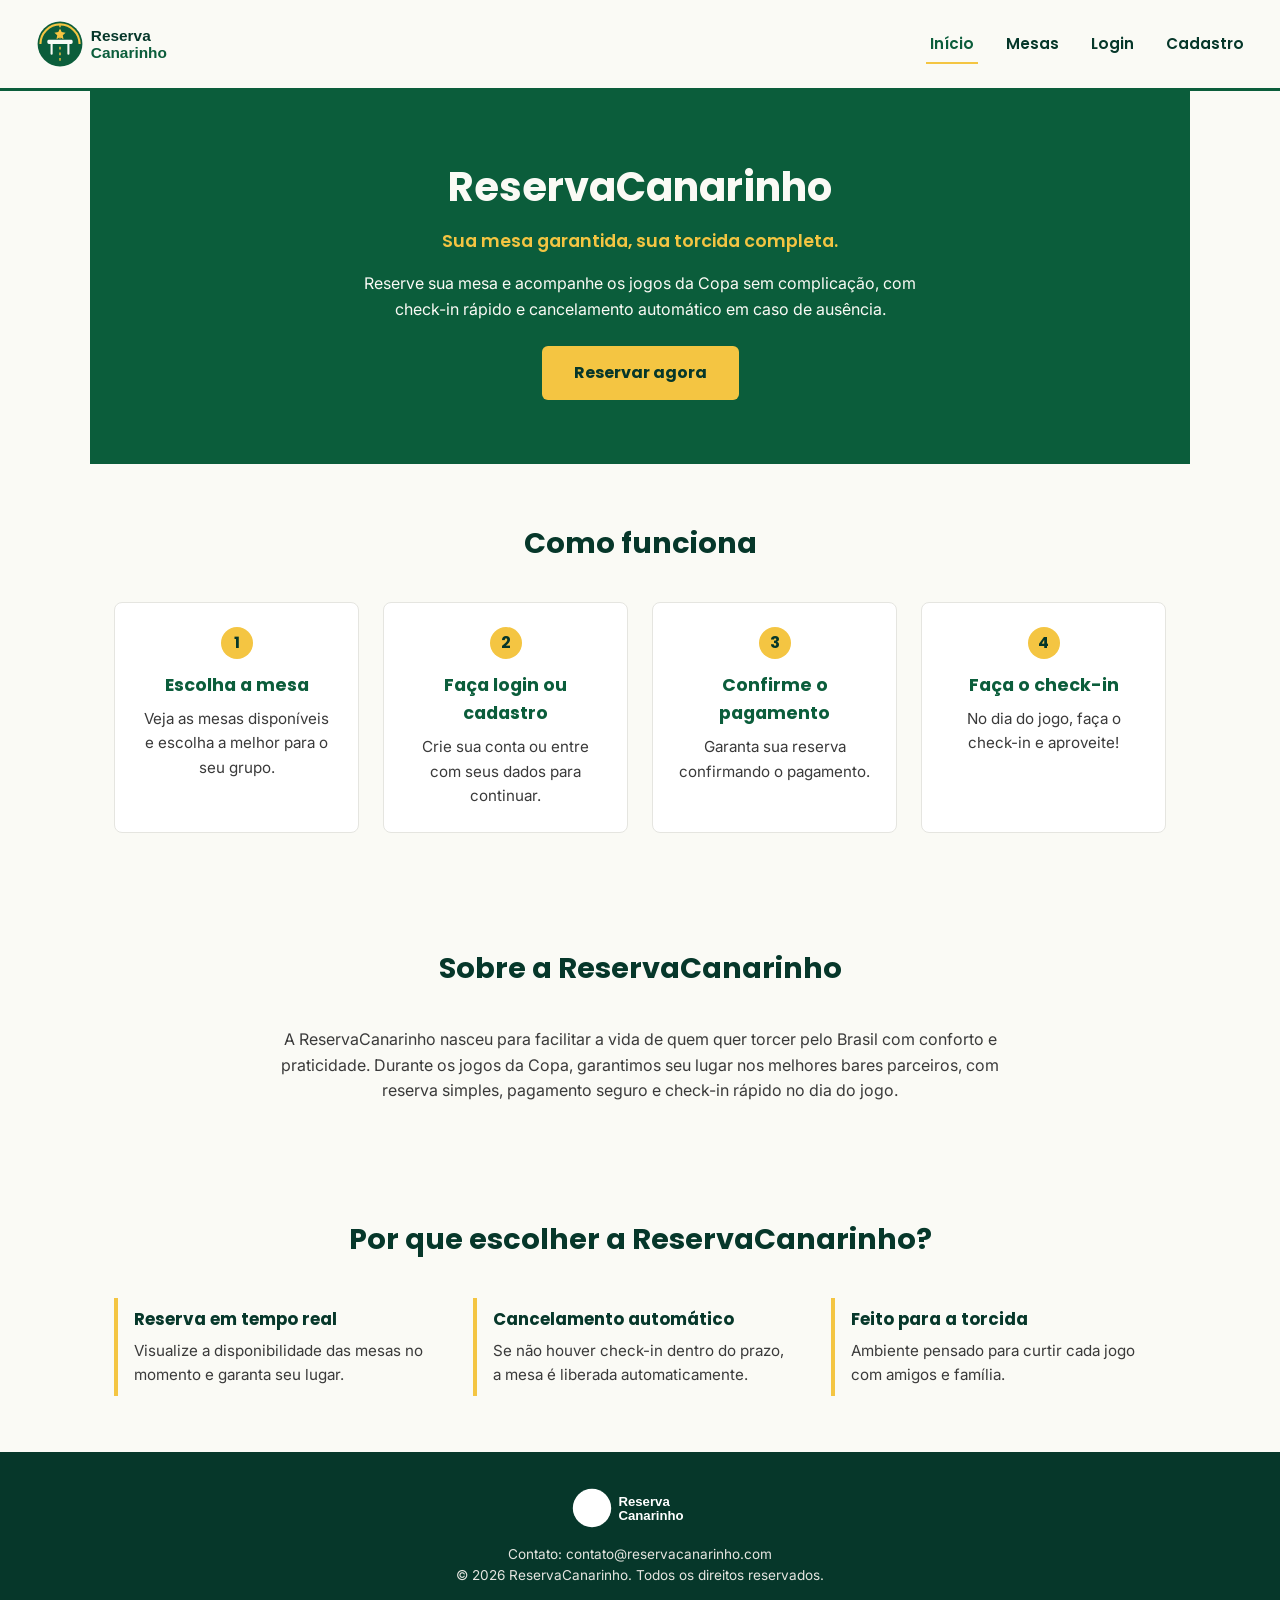
==== index.html @ bb838ad1 "feat: first commit" ====
<!DOCTYPE html>
<html lang="pt-BR">

<head>
    <meta charset="UTF-8">
    <meta name="viewport" content="width=device-width, initial-scale=1.0">
    <title>ReservaCanarinho - Página Inicial</title>
    <link rel="preconnect" href="https://fonts.googleapis.com">
    <link rel="preconnect" href="https://fonts.gstatic.com" crossorigin>
    <link href="https://fonts.googleapis.com/css2?family=Poppins:wght@600;700&family=Inter:wght@400;500&display=swap"
        rel="stylesheet">
    <link rel="stylesheet" href="./css/style.css">
<meta name="view-transition" content="same-origin"></head>


<body>
    <div class="container-principal">
        <!-- CABEÇALHO -->
        <header>
            <div class="logo">
                <img src="./img/logo.svg" alt="Logomarca ReservaCanarinho">
            </div>

            <nav>
                <ul>
                    <li><a href="index.html" class="ativo">Início</a></li>
                    <li><a href="mesas.html">Mesas</a></li>
                    <li><a href="login.html">Login</a></li>
                    <li><a href="cadastro.html">Cadastro</a></li>
                </ul>
            </nav>
        </header>

        <!-- SEÇÃO PRINCIPAL / BANNER -->
        <main>
            <section class="hero">
                <h1>ReservaCanarinho</h1>
                <p class="slogan">Sua mesa garantida, sua torcida completa.</p>
                <p class="hero-texto">Reserve sua mesa e acompanhe os jogos da Copa sem complicação, com check-in rápido
                    e cancelamento automático em caso de ausência.</p>
                <a href="login.html" class="btn-destaque">Reservar agora</a>
            </section>

            <!-- SEÇÃO COMO FUNCIONA -->
            <section class="como-funciona">
                <h2>Como funciona</h2>

                <div class="passos">
                    <div class="passo">
                        <span class="passo-numero">1</span>
                        <h3>Escolha a mesa</h3>
                        <p>Veja as mesas disponíveis e escolha a melhor para o seu grupo.</p>
                    </div>

                    <div class="passo">
                        <span class="passo-numero">2</span>
                        <h3>Faça login ou cadastro</h3>
                        <p>Crie sua conta ou entre com seus dados para continuar.</p>
                    </div>

                    <div class="passo">
                        <span class="passo-numero">3</span>
                        <h3>Confirme o pagamento</h3>
                        <p>Garanta sua reserva confirmando o pagamento.</p>
                    </div>

                    <div class="passo">
                        <span class="passo-numero">4</span>
                        <h3>Faça o check-in</h3>
                        <p>No dia do jogo, faça o check-in e aproveite!</p>
                    </div>
                </div>
            </section>

            <!-- SEÇÃO SOBRE A EMPRESA -->
            <section class="sobre">
                <h2>Sobre a ReservaCanarinho</h2>
                <p>
                    A ReservaCanarinho nasceu para facilitar a vida de quem quer torcer pelo Brasil
                    com conforto e praticidade. Durante os jogos da Copa, garantimos seu lugar nos
                    melhores bares parceiros, com reserva simples, pagamento seguro e check-in
                    rápido no dia do jogo.
                </p>
            </section>

            <!-- SEÇÃO DIFERENCIAIS -->
            <section class="diferenciais">
                <h2>Por que escolher a ReservaCanarinho?</h2>

                <div class="lista-diferenciais">
                    <div class="diferencial">
                        <h3>Reserva em tempo real</h3>
                        <p>Visualize a disponibilidade das mesas no momento e garanta seu lugar.</p>
                    </div>

                    <div class="diferencial">
                        <h3>Cancelamento automático</h3>
                        <p>Se não houver check-in dentro do prazo, a mesa é liberada automaticamente.</p>
                    </div>

                    <div class="diferencial">
                        <h3>Feito para a torcida</h3>
                        <p>Ambiente pensado para curtir cada jogo com amigos e família.</p>
                    </div>
                </div>
            </section>
        </main>

        <!-- RODAPÉ -->
        <footer>
            <div class="logo-footer">
                <img src="./img/logo.svg" alt="Logomarca ReservaCanarinho">
            </div>

            <div class="contato">
                <p>Contato: contato@reservacanarinho.com</p>
                <p>&copy; 2026 ReservaCanarinho. Todos os direitos reservados.</p>
            </div>
        </footer>
    </div>
</body>

</html>
---- css/style.css ----
/* =========================================
   ReservaCanarinho - Estilo base (style.css)
   Tema: Verde/Amarelo (Copa) - aplicável a
   todas as páginas do sistema.
   ========================================= */

:root {
    --verde-principal: #0B5D3B;
    --verde-escuro: #06372A;
    --amarelo-destaque: #F4C542;
    --branco-gelo: #FAFAF5;
    --cinza-texto: #3A3A3A;
    --cinza-claro: #E5E5E0;

    --fonte-titulo: 'Poppins', sans-serif;
    --fonte-corpo: 'Inter', sans-serif;
}


/* 2. Aplica a animação no corpo de TODAS as páginas */

* {
    margin: 0;
    padding: 0;
    box-sizing: border-box;
}

body {
    font-family: var(--fonte-corpo);
    color: var(--cinza-texto);
    background-color: var(--branco-gelo);
    line-height: 1.6;

    display: flex;
    flex-direction: column;
    min-height: 100vh;

}

main {
    flex: 1;
}

img {
    max-width: 100%;
    display: block;
}

a {
    text-decoration: none;
    color: inherit;
}

/* =========================
   CABEÇALHO
   ========================= */

header {
    display: flex;
    justify-content: space-between;
    align-items: center;
    flex-wrap: wrap;
    padding: 16px 32px;
    background-color: var(--branco-gelo);
    border-bottom: 3px solid var(--verde-principal);
}

header .logo img {
    height: 56px;
}

header nav ul {
    display: flex;
    list-style: none;
    gap: 24px;
}

header nav a {
    font-family: var(--fonte-titulo);
    font-weight: 600;
    font-size: 0.95rem;
    color: var(--verde-escuro);
    padding: 8px 4px;
    border-bottom: 2px solid transparent;
    transition: border-color 0.2s ease, color 0.2s ease;
}

header nav a:hover,
header nav a.ativo {
    color: var(--verde-principal);
    border-bottom-color: var(--amarelo-destaque);
}

/* =========================
   HERO / BANNER
   ========================= */

.hero {
    text-align: center;
    padding: 64px 24px;
    background-color: var(--verde-principal);
    color: var(--branco-gelo);
}

.hero h1 {
    font-family: var(--fonte-titulo);
    font-weight: 700;
    font-size: 2.5rem;
    margin-bottom: 8px;
}

.hero .slogan {
    font-family: var(--fonte-titulo);
    font-weight: 600;
    font-size: 1.1rem;
    color: var(--amarelo-destaque);
    margin-bottom: 16px;
}

.hero .hero-texto {
    max-width: 600px;
    margin: 0 auto 24px;
    font-size: 1rem;
}

.btn-destaque {
    display: inline-block;
    background-color: var(--amarelo-destaque);
    color: var(--verde-escuro);
    font-family: var(--fonte-titulo);
    font-weight: 700;
    padding: 14px 32px;
    border-radius: 6px;
    transition: transform 0.15s ease, box-shadow 0.15s ease;
}

.btn-destaque:hover {
    transform: translateY(-2px);
    box-shadow: 0 6px 14px rgba(0, 0, 0, 0.15);
}

/* =========================
   SEÇÕES GERAIS
   ========================= */

main section {
    padding: 56px 24px;
    max-width: 1100px;
    margin: 0 auto;
}

main section h2 {
    font-family: var(--fonte-titulo);
    font-weight: 700;
    font-size: 1.8rem;
    color: var(--verde-escuro);
    text-align: center;
    margin-bottom: 36px;
}

/* =========================
   COMO FUNCIONA
   ========================= */

.passos {
    display: grid;
    grid-template-columns: repeat(auto-fit, minmax(220px, 1fr));
    gap: 24px;
}

.passo {
    background-color: #ffffff;
    border: 1px solid var(--cinza-claro);
    border-radius: 8px;
    padding: 24px;
    text-align: center;
    position: relative;
}

.passo-numero {
    display: inline-flex;
    align-items: center;
    justify-content: center;
    width: 32px;
    height: 32px;
    border-radius: 50%;
    background-color: var(--amarelo-destaque);
    color: var(--verde-escuro);
    font-family: var(--fonte-titulo);
    font-weight: 700;
    margin-bottom: 12px;
}

.passo h3 {
    font-family: var(--fonte-titulo);
    font-size: 1.1rem;
    color: var(--verde-principal);
    margin-bottom: 8px;
}

.passo p {
    font-size: 0.95rem;
}

/* =========================
   SOBRE
   ========================= */

.sobre p {
    max-width: 750px;
    margin: 0 auto;
    text-align: center;
    font-size: 1rem;
}

/* =========================
   DIFERENCIAIS
   ========================= */

.lista-diferenciais {
    display: grid;
    grid-template-columns: repeat(auto-fit, minmax(220px, 1fr));
    gap: 24px;
}

.diferencial {
    border-left: 4px solid var(--amarelo-destaque);
    padding: 8px 16px;
}

.diferencial h3 {
    font-family: var(--fonte-titulo);
    font-size: 1.05rem;
    color: var(--verde-escuro);
    margin-bottom: 6px;
}

.diferencial p {
    font-size: 0.95rem;
}

/* =========================
   RODAPÉ
   ========================= */

footer {
    background-color: var(--verde-escuro);
    color: var(--branco-gelo);
    padding: 32px 24px;
    text-align: center;
}

footer .logo-footer img {
    height: 48px;
    margin: 0 auto 12px;
    filter: brightness(0) invert(1);
}

footer .contato p {
    font-size: 0.85rem;
    color: var(--cinza-claro);
}

/* =========================
   RESPONSIVO
   ========================= */

@media (max-width: 600px) {
    header {
        flex-direction: column;
        gap: 12px;
        text-align: center;
    }

    header nav ul {
        flex-wrap: wrap;
        justify-content: center;
        gap: 12px;
    }

    .hero h1 {
        font-size: 2rem;
    }
}
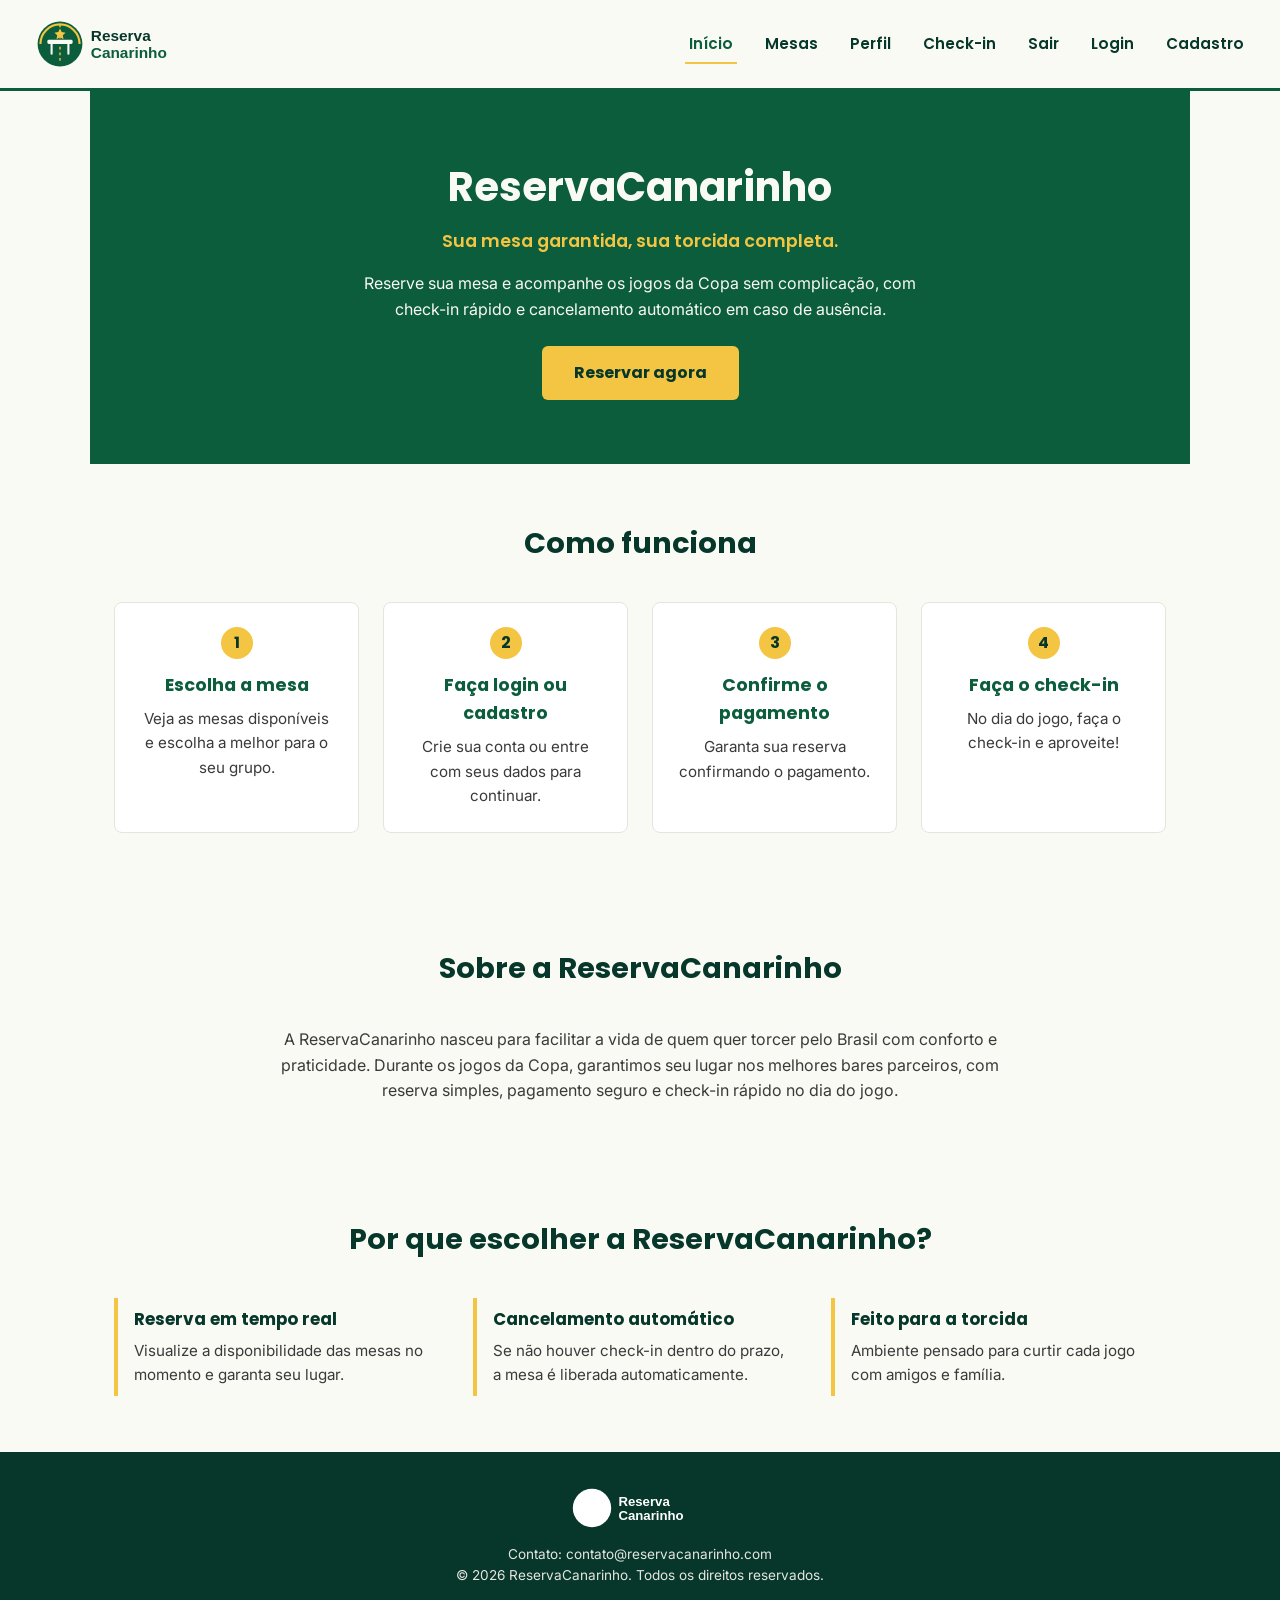
==== commit af958bb6: "Padroniza navbar e marca páginas protegidas/admin-only" ====
--- a/index.html
+++ b/index.html
@@ -10,7 +10,8 @@
     <link href="https://fonts.googleapis.com/css2?family=Poppins:wght@600;700&family=Inter:wght@400;500&display=swap"
         rel="stylesheet">
     <link rel="stylesheet" href="./css/style.css">
-<meta name="view-transition" content="same-origin"></head>
+    <meta name="view-transition" content="same-origin">
+</head>
 
 
 <body>
@@ -23,10 +24,17 @@
 
             <nav>
                 <ul>
-                    <li><a href="index.html" class="ativo">Início</a></li>
-                    <li><a href="mesas.html">Mesas</a></li>
-                    <li><a href="login.html">Login</a></li>
-                    <li><a href="cadastro.html">Cadastro</a></li>
+                    <li><a id="nav-inicio" href="index.html" class="ativo">Início</a></li>
+                    <li><a id="nav-mesas" href="mesas.html">Mesas</a></li>
+
+                    <!-- Itens de usuário logado (o JS vai mostrar/ocultar) -->
+                    <li><a id="nav-perfil" href="users.html">Perfil</a></li>
+                    <li><a id="nav-checkin" href="checkin.html">Check-in</a></li>
+                    <li><a id="btn-logout" href="#">Sair</a></li>
+
+                    <!-- Itens de usuário deslogado (o JS vai mostrar/ocultar) -->
+                    <li><a id="nav-login" href="login.html">Login</a></li>
+                    <li><a id="nav-cadastro" href="cadastro.html">Cadastro</a></li>
                 </ul>
             </nav>
         </header>
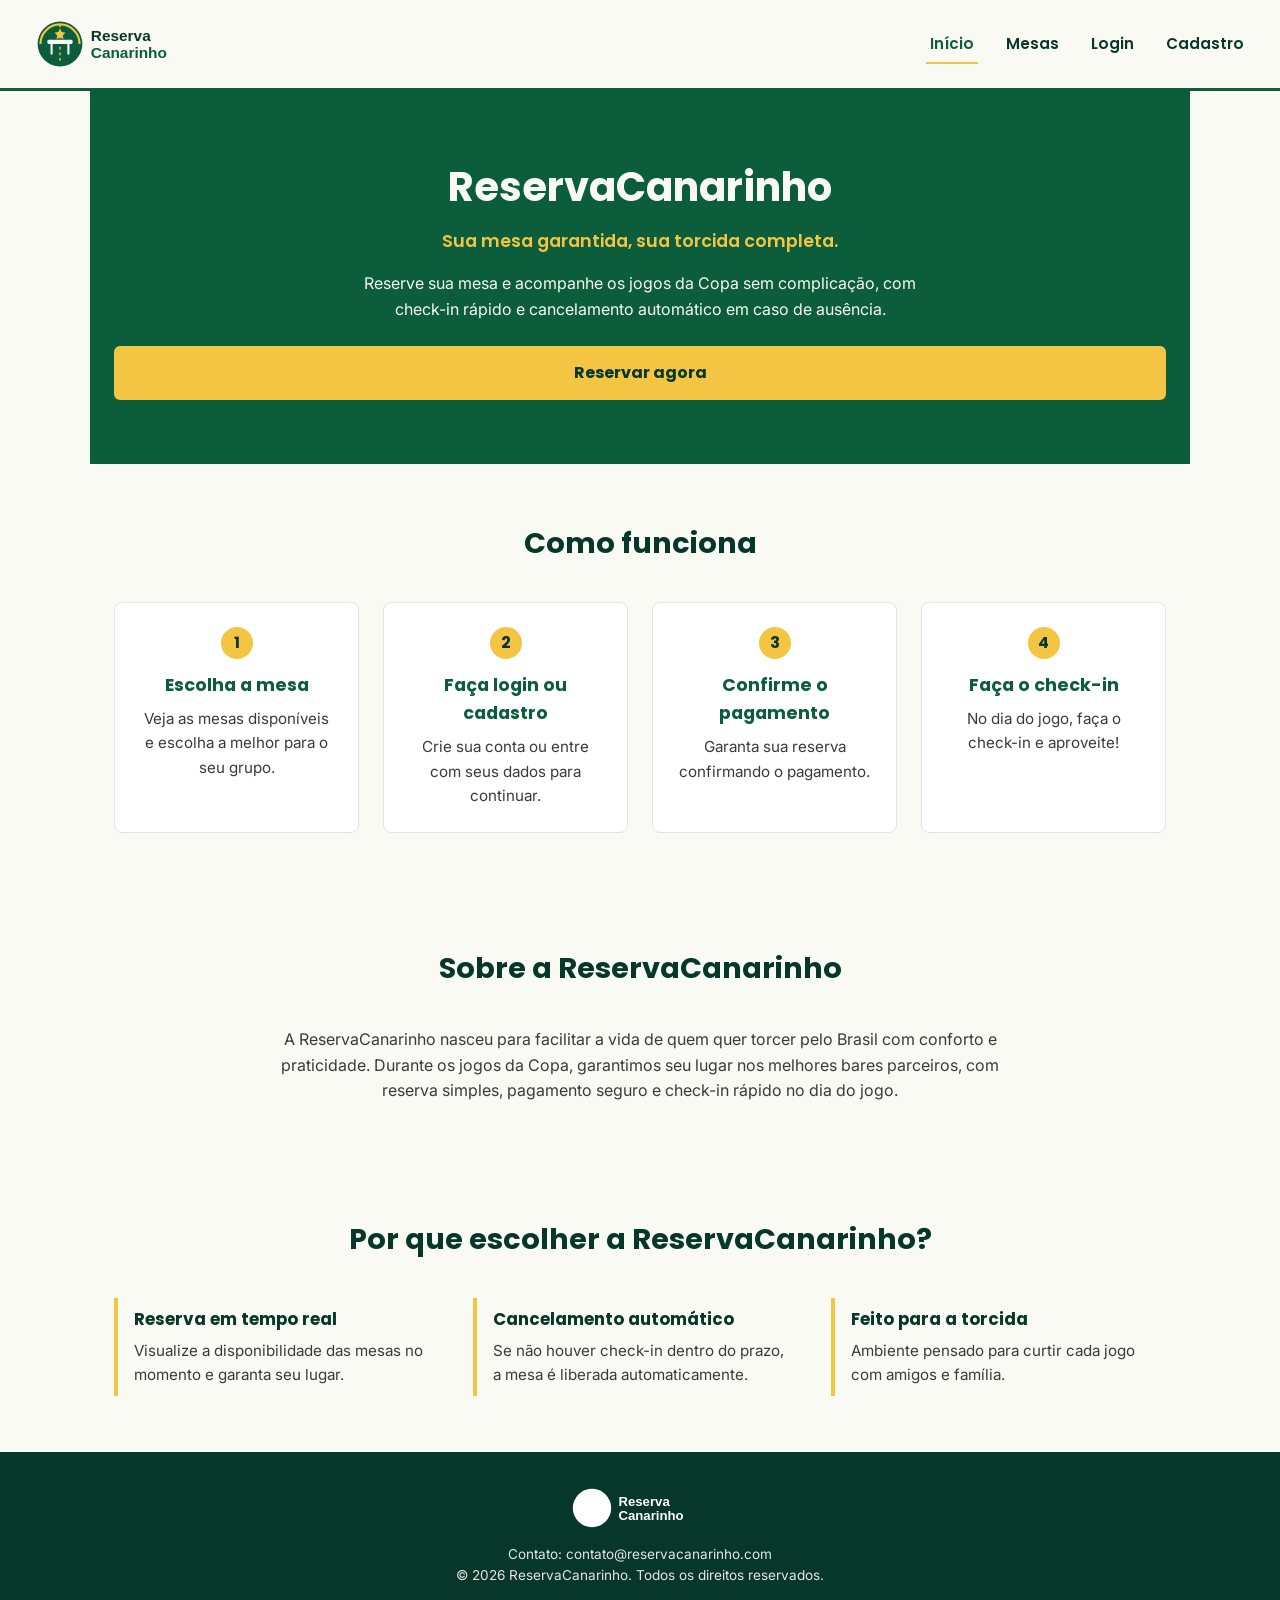
==== commit 77755921: "No-show: cancela confirmadas no prazo e libera mesa no mapa" ====
--- a/index.html
+++ b/index.html
@@ -126,6 +126,7 @@
             </div>
         </footer>
     </div>
+    <script src="js/auth.js"></script>
 </body>
 
 </html>
--- a/css/style.css
+++ b/css/style.css
@@ -124,7 +124,8 @@
 }
 
 .btn-destaque {
-    display: inline-block;
+    display: flex;
+    justify-content: center;
     background-color: var(--amarelo-destaque);
     color: var(--verde-escuro);
     font-family: var(--fonte-titulo);
